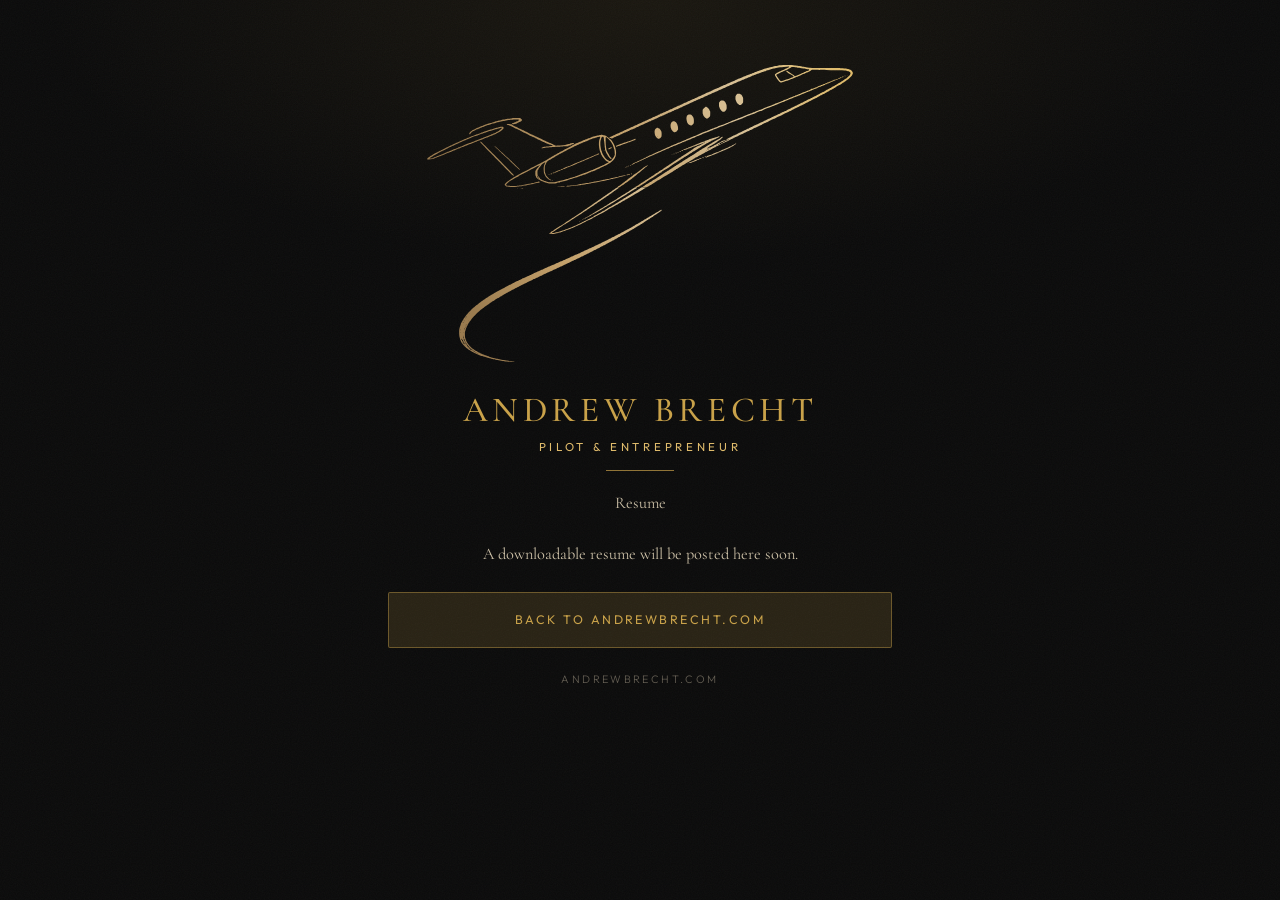
==== resume/index.html @ 9e3e547d "Show bio, contact details, and a resume page on the public site. Puts the bio, call, email, LinkedIn" ====
<!DOCTYPE html>
<html lang="en">
<head>
  <meta charset="utf-8">
  <meta name="viewport" content="width=device-width, initial-scale=1, viewport-fit=cover">
  <meta name="theme-color" content="#0b0b0b">
  <meta name="color-scheme" content="dark">
  <meta name="description" content="Resume of Andrew Brecht, Pilot &amp; Entrepreneur. Embry-Riddle Aeronautical University Prescott.">
  <title>Resume · Andrew Brecht · Pilot &amp; Entrepreneur</title>
  <link rel="canonical" href="https://andrewbrecht.com/resume/">
  <link rel="stylesheet" href="/styles.css">
</head>
<body>
  <main class="page">
    <picture class="mark">
      <source type="image/svg+xml" srcset="/logo-jet-tarmac.svg">
      <img src="/logo-jet-tarmac.png" width="800" height="566" alt="Business jet with a contrail">
    </picture>

    <header class="identity">
      <h1 class="name">Andrew Brecht</h1>
      <p class="title">Pilot &amp; Entrepreneur</p>
      <hr class="rule">
    </header>

    <p class="bio">Resume</p>
    <p class="bio">A downloadable resume will be posted here soon.</p>

    <ul class="actions">
      <li>
        <a class="btn" href="/">Back to andrewbrecht.com</a>
      </li>
    </ul>

    <p class="site-foot">andrewbrecht.com</p>
  </main>
</body>
</html>
---- styles.css ----
/* Andrew Brecht — personal contact page
   Matte black + metallic gold, to match the metal business card. */

:root {
  --black: #0b0b0b;
  --black-soft: #141414;
  --gold: #c9a24a;
  --gold-bright: #e0bc6c;
  --gold-dim: rgba(201, 162, 74, 0.42);
  --gold-faint: rgba(201, 162, 74, 0.16);
  --cream: #efe6d4;
  --cream-dim: #cbbfa6;
  --ink: #1a150c;
  --serif: "Cormorant Garamond", "EB Garamond", "Palatino Linotype", Palatino, "Times New Roman", serif;
  --sans: "Outfit", "Helvetica Neue", Helvetica, Arial, sans-serif;
}

@font-face {
  font-family: "Cormorant Garamond";
  src: url("CormorantGaramond-VariableFont_wght.ttf") format("truetype");
  font-weight: 300 700;
  font-style: normal;
  font-display: swap;
}

@font-face {
  font-family: "Outfit";
  src: url("Outfit-VariableFont_wght.ttf") format("truetype");
  font-weight: 300 700;
  font-style: normal;
  font-display: swap;
}

*,
*::before,
*::after {
  box-sizing: border-box;
  margin: 0;
  padding: 0;
}

html {
  background: var(--black);
  color: var(--cream);
  -webkit-text-size-adjust: 100%;
  text-size-adjust: 100%;
}

body {
  min-height: 100dvh;
  font-family: var(--sans);
  font-weight: 300;
  background:
    radial-gradient(ellipse 80% 50% at 50% 0%, #1a1710 0%, var(--black) 58%),
    var(--black);
  color: var(--cream);
}

/* Subtle film grain so the black feels like a matte metal card, not a flat screen. */
body::before {
  content: "";
  position: fixed;
  inset: 0;
  pointer-events: none;
  z-index: 1;
  opacity: 0.045;
  background-image: url("data:image/svg+xml,%3Csvg xmlns='http://www.w3.org/2000/svg' width='180' height='180'%3E%3Cfilter id='n'%3E%3CfeTurbulence type='fractalNoise' baseFrequency='.85' numOctaves='4' stitchTiles='stitch'/%3E%3C/filter%3E%3Crect width='180' height='180' filter='url(%23n)' opacity='.9'/%3E%3C/svg%3E");
  background-size: 180px 180px;
}

.page {
  position: relative;
  z-index: 2;
  min-height: 100dvh;
  display: flex;
  flex-direction: column;
  align-items: center;
  justify-content: flex-start;
  width: 100%;
  max-width: 440px;
  margin: 0 auto;
  padding: max(1.75rem, env(safe-area-inset-top)) 1.4rem max(1.75rem, env(safe-area-inset-bottom));
}

.mark {
  width: min(100%, 340px);
  height: auto;
  display: block;
  margin: 0.15rem auto 1.15rem;
}

.mark img {
  width: 100%;
  height: auto;
  display: block;
}

.portrait {
  width: 7.75rem;
  aspect-ratio: 1;
  margin: 0.15rem auto 1.45rem;
  padding: 4px;
  border: 1px solid var(--gold);
  border-radius: 50%;
  background: transparent;
}

.portrait picture {
  display: block;
  width: 100%;
  height: 100%;
  border-radius: 50%;
}

.portrait img {
  width: 100%;
  height: 100%;
  object-fit: cover;
  object-position: center;
  border-radius: 50%;
  display: block;
  background: #161411;
}

.identity {
  text-align: center;
  margin-bottom: 1.25rem;
}

.name {
  font-family: var(--serif);
  font-weight: 500;
  font-size: clamp(1.7rem, 7.3vw, 2.2rem);
  letter-spacing: 0.13em;
  line-height: 1.05;
  color: var(--gold);
  text-transform: uppercase;
  font-variation-settings: "wght" 500;
  white-space: nowrap;
}

@media (max-width: 340px) {
  .name {
    white-space: normal;
    font-size: clamp(1.85rem, 11vw, 2.2rem);
    letter-spacing: 0.14em;
  }
}

.title {
  margin-top: 0.62rem;
  font-family: var(--sans);
  font-weight: 400;
  font-size: 0.72rem;
  letter-spacing: 0.32em;
  text-transform: uppercase;
  color: var(--gold-bright);
}

.rule {
  display: block;
  width: 4.25rem;
  height: 1px;
  margin: 1.05rem auto 0;
  background: var(--gold);
  opacity: 0.7;
  border: 0;
}

.bio {
  text-align: center;
  font-family: var(--serif);
  font-weight: 400;
  font-size: 1.02rem;
  line-height: 1.55;
  color: var(--cream-dim);
  max-width: 22.5rem;
  margin: 0 auto 1.55rem;
  font-variation-settings: "wght" 400;
}

.actions {
  list-style: none;
  width: 100%;
  display: flex;
  flex-direction: column;
  gap: 0.7rem;
}

.btn {
  display: flex;
  align-items: center;
  justify-content: center;
  gap: 0.7rem;
  width: 100%;
  min-height: 3.5rem;
  padding: 0.85rem 1rem;
  border: 1px solid var(--gold-dim);
  background: var(--gold-faint);
  color: var(--gold);
  text-decoration: none;
  font-family: var(--sans);
  font-weight: 400;
  font-size: 0.78rem;
  letter-spacing: 0.2em;
  text-transform: uppercase;
  border-radius: 2px;
  transition: background 0.2s ease, border-color 0.2s ease, color 0.2s ease;
  -webkit-tap-highlight-color: rgba(201, 162, 74, 0.2);
}

.btn svg {
  width: 1.05rem;
  height: 1.05rem;
  flex-shrink: 0;
  stroke: currentColor;
  fill: none;
  stroke-width: 1.6;
  stroke-linecap: round;
  stroke-linejoin: round;
}

.btn:hover,
.btn:focus-visible {
  background: rgba(201, 162, 74, 0.22);
  border-color: var(--gold);
  color: var(--gold-bright);
  outline: none;
}

.btn:active {
  background: rgba(201, 162, 74, 0.3);
}

.btn-primary {
  background: var(--gold);
  border-color: var(--gold);
  color: var(--ink);
  font-weight: 500;
  letter-spacing: 0.18em;
  margin-top: 0.2rem;
}

.btn-primary svg {
  stroke: currentColor;
}

.btn-primary:hover,
.btn-primary:focus-visible {
  background: var(--gold-bright);
  border-color: var(--gold-bright);
  color: var(--ink);
}

.feature {
  width: 100%;
  margin-top: 1.65rem;
}

.feature figure {
  margin: 0;
  overflow: hidden;
  border-radius: 4px;
  border: 1px solid var(--gold-dim);
  background: #161411;
}

.feature picture,
.feature img {
  width: 100%;
  height: auto;
  display: block;
}

.site-foot {
  margin-top: 1.55rem;
  font-family: var(--sans);
  font-weight: 300;
  font-size: 0.68rem;
  letter-spacing: 0.22em;
  text-transform: uppercase;
  color: rgba(203, 191, 166, 0.45);
}

@media (min-width: 600px) {
  .page {
    max-width: 420px;
    padding-top: 2.75rem;
    padding-bottom: 2.75rem;
  }
}

@media (min-width: 900px) {
  .page {
    max-width: 560px;
    padding: 3.5rem 1.75rem 3.25rem;
  }

  .mark {
    width: min(100%, 440px);
    margin-bottom: 1.4rem;
  }

  .portrait {
    width: 9.5rem;
    margin-bottom: 1.7rem;
  }
}
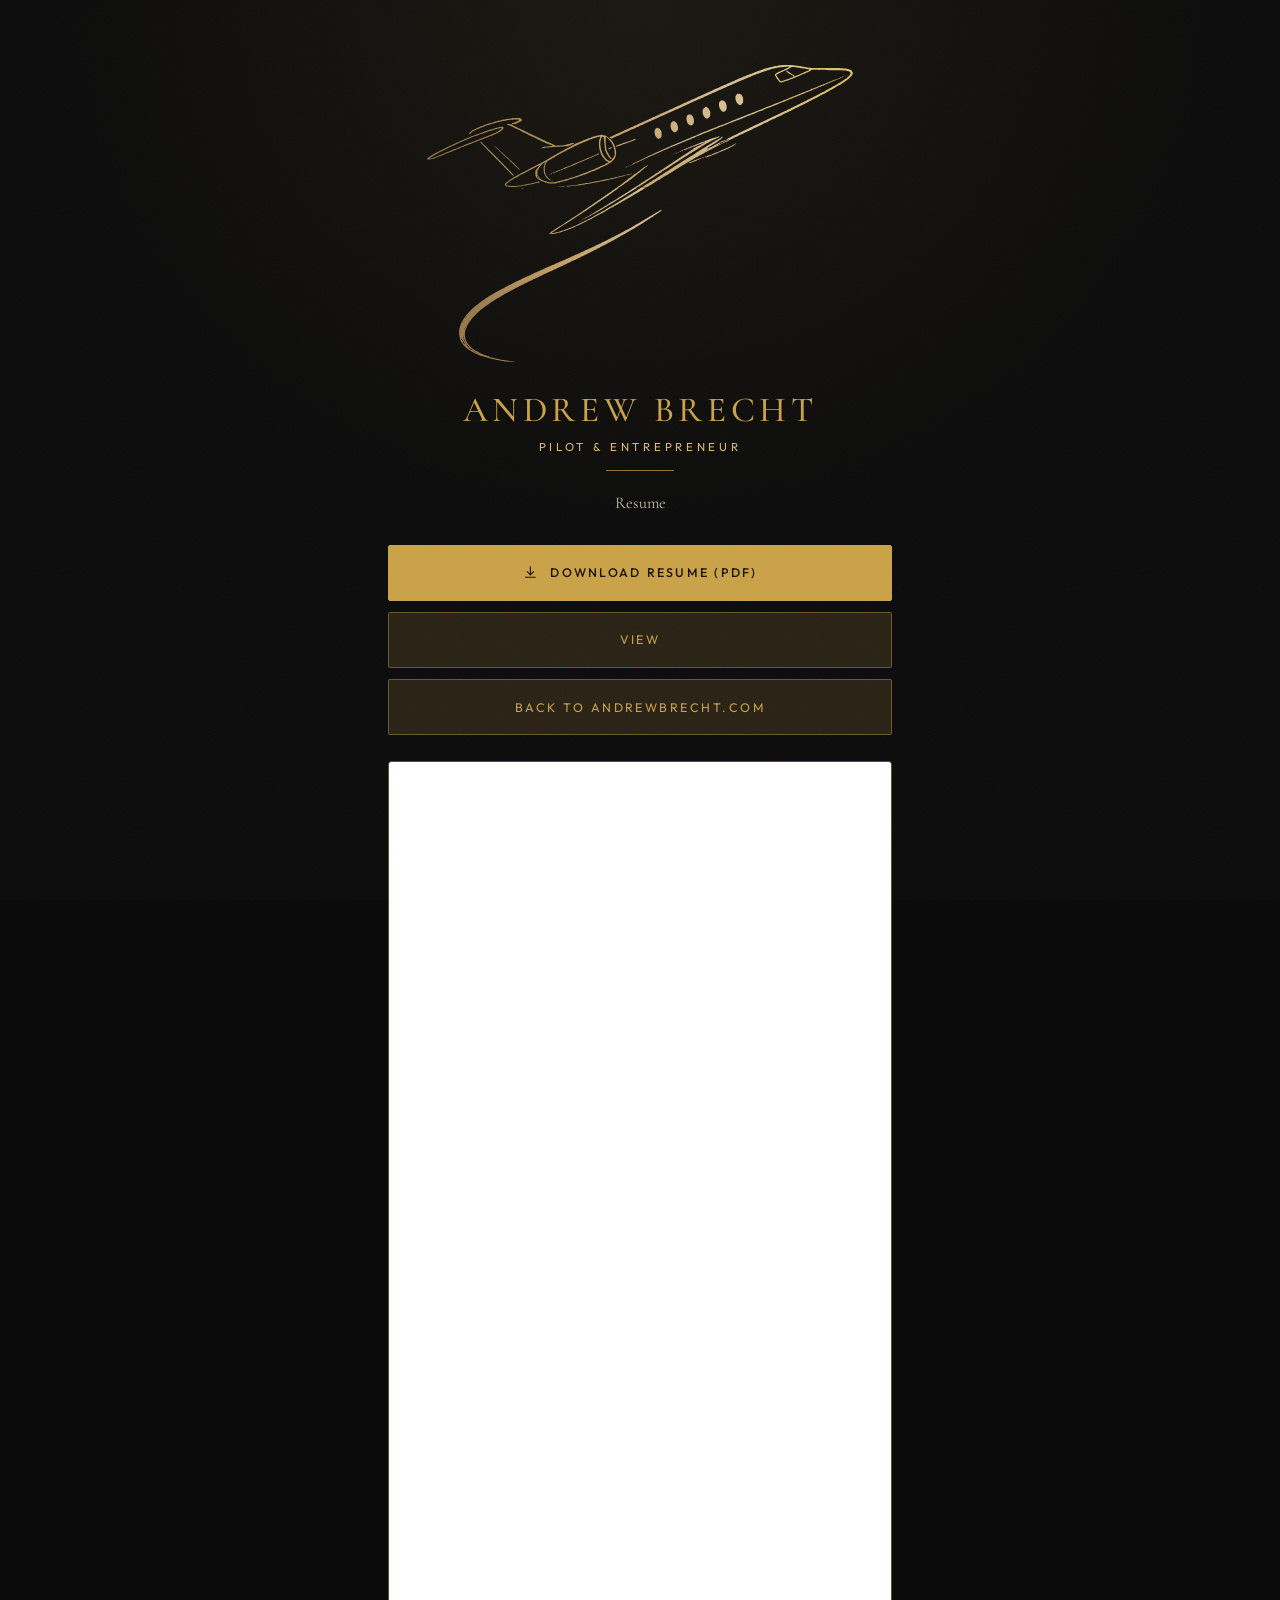
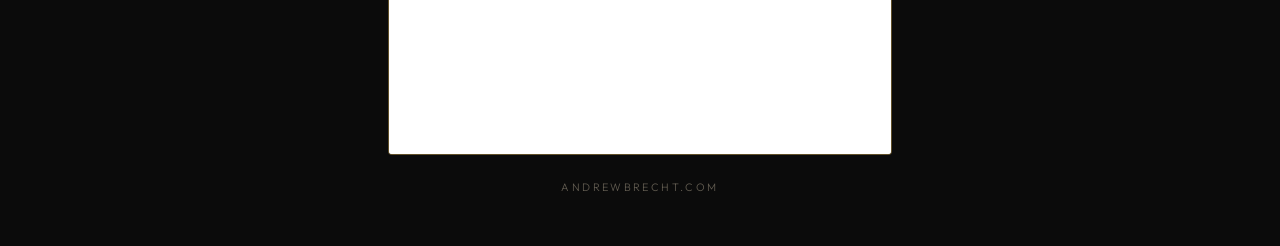
==== commit 8bde430c: "Add the November 18, 2026 resume to the Resume page. Places Andrew-Brecht-Resume.pdf on /resume/ wit" ====
--- a/resume/index.html
+++ b/resume/index.html
@@ -9,6 +9,24 @@
   <title>Resume · Andrew Brecht · Pilot &amp; Entrepreneur</title>
   <link rel="canonical" href="https://andrewbrecht.com/resume/">
   <link rel="stylesheet" href="/styles.css">
+  <style>
+    .resume-preview {
+      width: 100%;
+      margin-top: 1.65rem;
+      overflow: hidden;
+      border-radius: 4px;
+      border: 1px solid rgba(201, 162, 74, 0.42);
+      background: #161411;
+    }
+    .resume-preview object,
+    .resume-preview iframe {
+      width: 100%;
+      height: 62rem;
+      border: 0;
+      display: block;
+      background: #fff;
+    }
+  </style>
 </head>
 <body>
   <main class="page">
@@ -24,14 +42,32 @@
     </header>
 
     <p class="bio">Resume</p>
-    <p class="bio">A downloadable resume will be posted here soon.</p>
 
     <ul class="actions">
+      <li>
+        <a class="btn btn-primary" href="Andrew-Brecht-Resume.pdf" download="Andrew-Brecht-Resume.pdf">
+          <svg viewBox="0 0 24 24" aria-hidden="true">
+            <path d="M12 4v11"/>
+            <path d="m7.5 11 4.5 4.5L16.5 11"/>
+            <path d="M5 19h14"/>
+          </svg>
+          Download resume (PDF)
+        </a>
+      </li>
+      <li>
+        <a class="btn" href="Andrew-Brecht-Resume.pdf" target="_blank" rel="noopener noreferrer">View</a>
+      </li>
       <li>
         <a class="btn" href="/">Back to andrewbrecht.com</a>
       </li>
     </ul>
 
+    <section class="resume-preview" aria-label="Resume preview">
+      <object data="Andrew-Brecht-Resume.pdf" type="application/pdf">
+        <iframe src="Andrew-Brecht-Resume.pdf" title="Andrew Brecht resume"></iframe>
+      </object>
+    </section>
+
     <p class="site-foot">andrewbrecht.com</p>
   </main>
 </body>
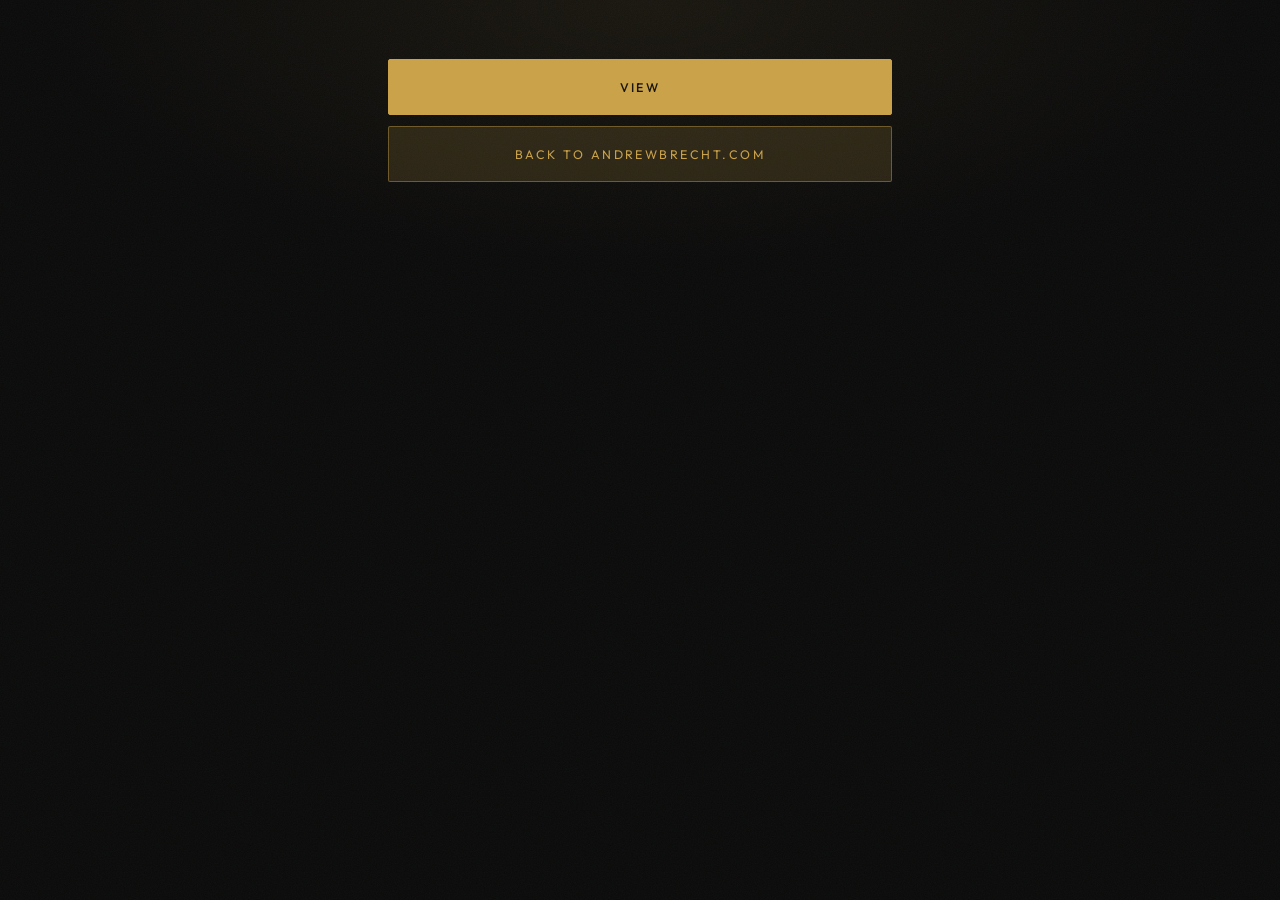
==== commit 52c14b58: "Resume page: only View and Back links" ====
--- a/resume/index.html
+++ b/resume/index.html
@@ -9,66 +9,17 @@
   <title>Resume · Andrew Brecht · Pilot &amp; Entrepreneur</title>
   <link rel="canonical" href="https://andrewbrecht.com/resume/">
   <link rel="stylesheet" href="/styles.css">
-  <style>
-    .resume-preview {
-      width: 100%;
-      margin-top: 1.65rem;
-      overflow: hidden;
-      border-radius: 4px;
-      border: 1px solid rgba(201, 162, 74, 0.42);
-      background: #161411;
-    }
-    .resume-preview object,
-    .resume-preview iframe {
-      width: 100%;
-      height: 62rem;
-      border: 0;
-      display: block;
-      background: #fff;
-    }
-  </style>
 </head>
 <body>
   <main class="page">
-    <picture class="mark">
-      <source type="image/svg+xml" srcset="/logo-jet-tarmac.svg">
-      <img src="/logo-jet-tarmac.png" width="800" height="566" alt="Business jet with a contrail">
-    </picture>
-
-    <header class="identity">
-      <h1 class="name">Andrew Brecht</h1>
-      <p class="title">Pilot &amp; Entrepreneur</p>
-      <hr class="rule">
-    </header>
-
-    <p class="bio">Resume</p>
-
     <ul class="actions">
       <li>
-        <a class="btn btn-primary" href="Andrew-Brecht-Resume.pdf" download="Andrew-Brecht-Resume.pdf">
-          <svg viewBox="0 0 24 24" aria-hidden="true">
-            <path d="M12 4v11"/>
-            <path d="m7.5 11 4.5 4.5L16.5 11"/>
-            <path d="M5 19h14"/>
-          </svg>
-          Download resume (PDF)
-        </a>
-      </li>
-      <li>
-        <a class="btn" href="Andrew-Brecht-Resume.pdf" target="_blank" rel="noopener noreferrer">View</a>
+        <a class="btn btn-primary" href="Andrew-Brecht-Resume.pdf" target="_blank" rel="noopener noreferrer">View</a>
       </li>
       <li>
         <a class="btn" href="/">Back to andrewbrecht.com</a>
       </li>
     </ul>
-
-    <section class="resume-preview" aria-label="Resume preview">
-      <object data="Andrew-Brecht-Resume.pdf" type="application/pdf">
-        <iframe src="Andrew-Brecht-Resume.pdf" title="Andrew Brecht resume"></iframe>
-      </object>
-    </section>
-
-    <p class="site-foot">andrewbrecht.com</p>
   </main>
 </body>
 </html>
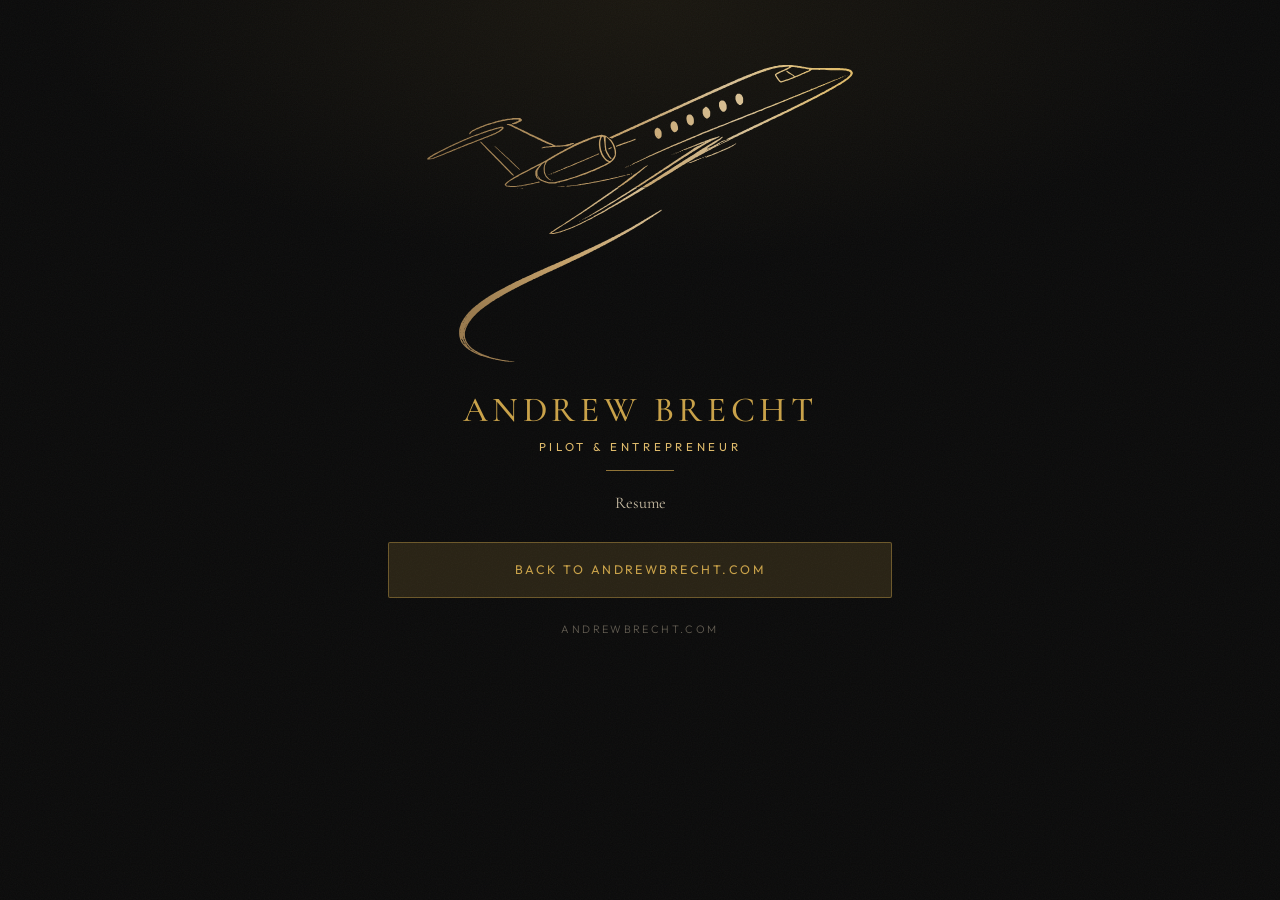
==== commit 860cea6f: "Resume page: restore jet and heading, remove resume view/download" ====
--- a/resume/index.html
+++ b/resume/index.html
@@ -12,14 +12,26 @@
 </head>
 <body>
   <main class="page">
+    <picture class="mark">
+      <source type="image/svg+xml" srcset="/logo-jet-tarmac.svg">
+      <img src="/logo-jet-tarmac.png" width="800" height="566" alt="Business jet with a contrail">
+    </picture>
+
+    <header class="identity">
+      <h1 class="name">Andrew Brecht</h1>
+      <p class="title">Pilot &amp; Entrepreneur</p>
+      <hr class="rule">
+    </header>
+
+    <p class="bio">Resume</p>
+
     <ul class="actions">
-      <li>
-        <a class="btn btn-primary" href="Andrew-Brecht-Resume.pdf" target="_blank" rel="noopener noreferrer">View</a>
-      </li>
       <li>
         <a class="btn" href="/">Back to andrewbrecht.com</a>
       </li>
     </ul>
+
+    <p class="site-foot">andrewbrecht.com</p>
   </main>
 </body>
 </html>
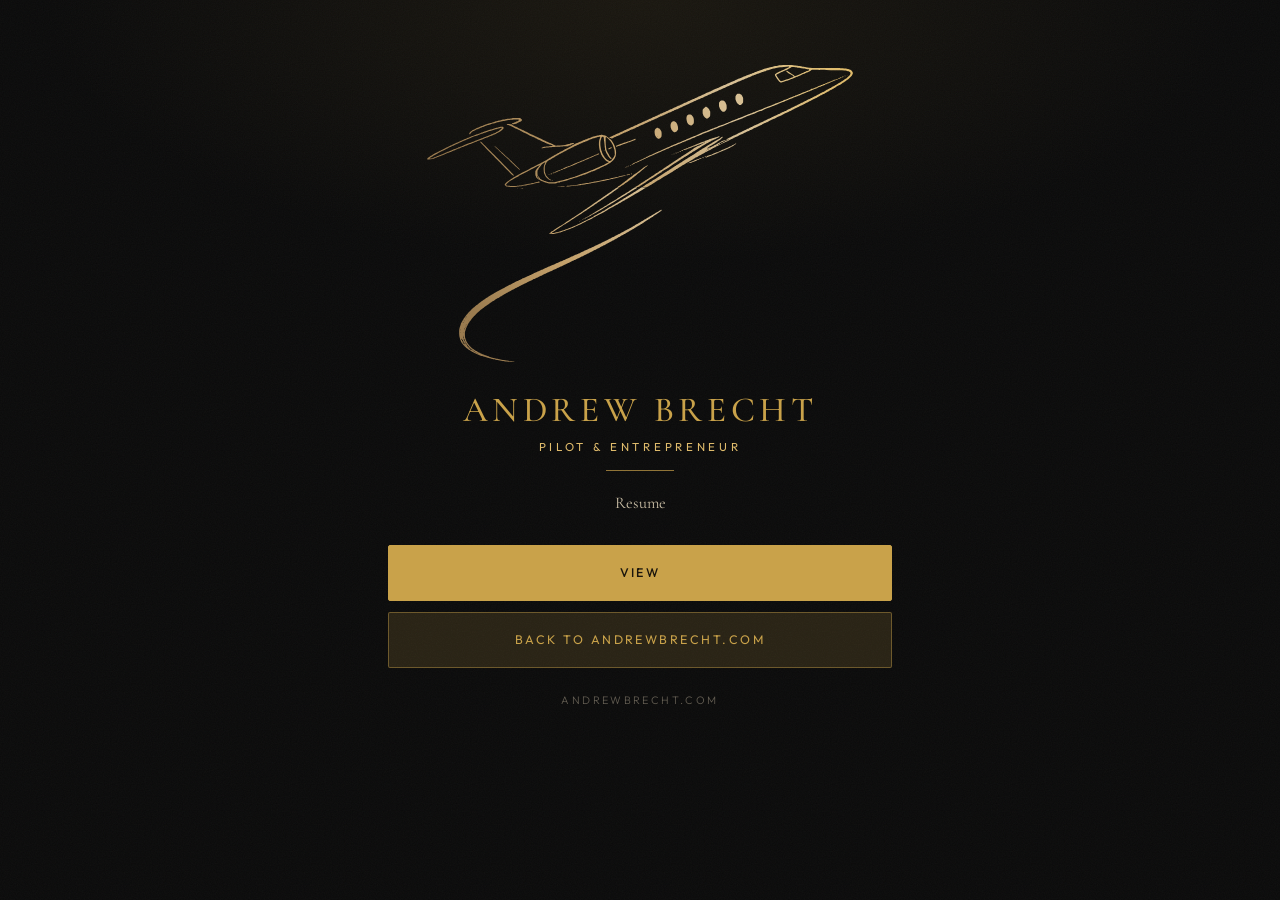
==== commit 5a5b4807: "Resume page: add View button" ====
--- a/resume/index.html
+++ b/resume/index.html
@@ -27,6 +27,9 @@
 
     <ul class="actions">
       <li>
+        <a class="btn btn-primary" href="Andrew-Brecht-Resume.pdf" target="_blank" rel="noopener noreferrer">View</a>
+      </li>
+      <li>
         <a class="btn" href="/">Back to andrewbrecht.com</a>
       </li>
     </ul>
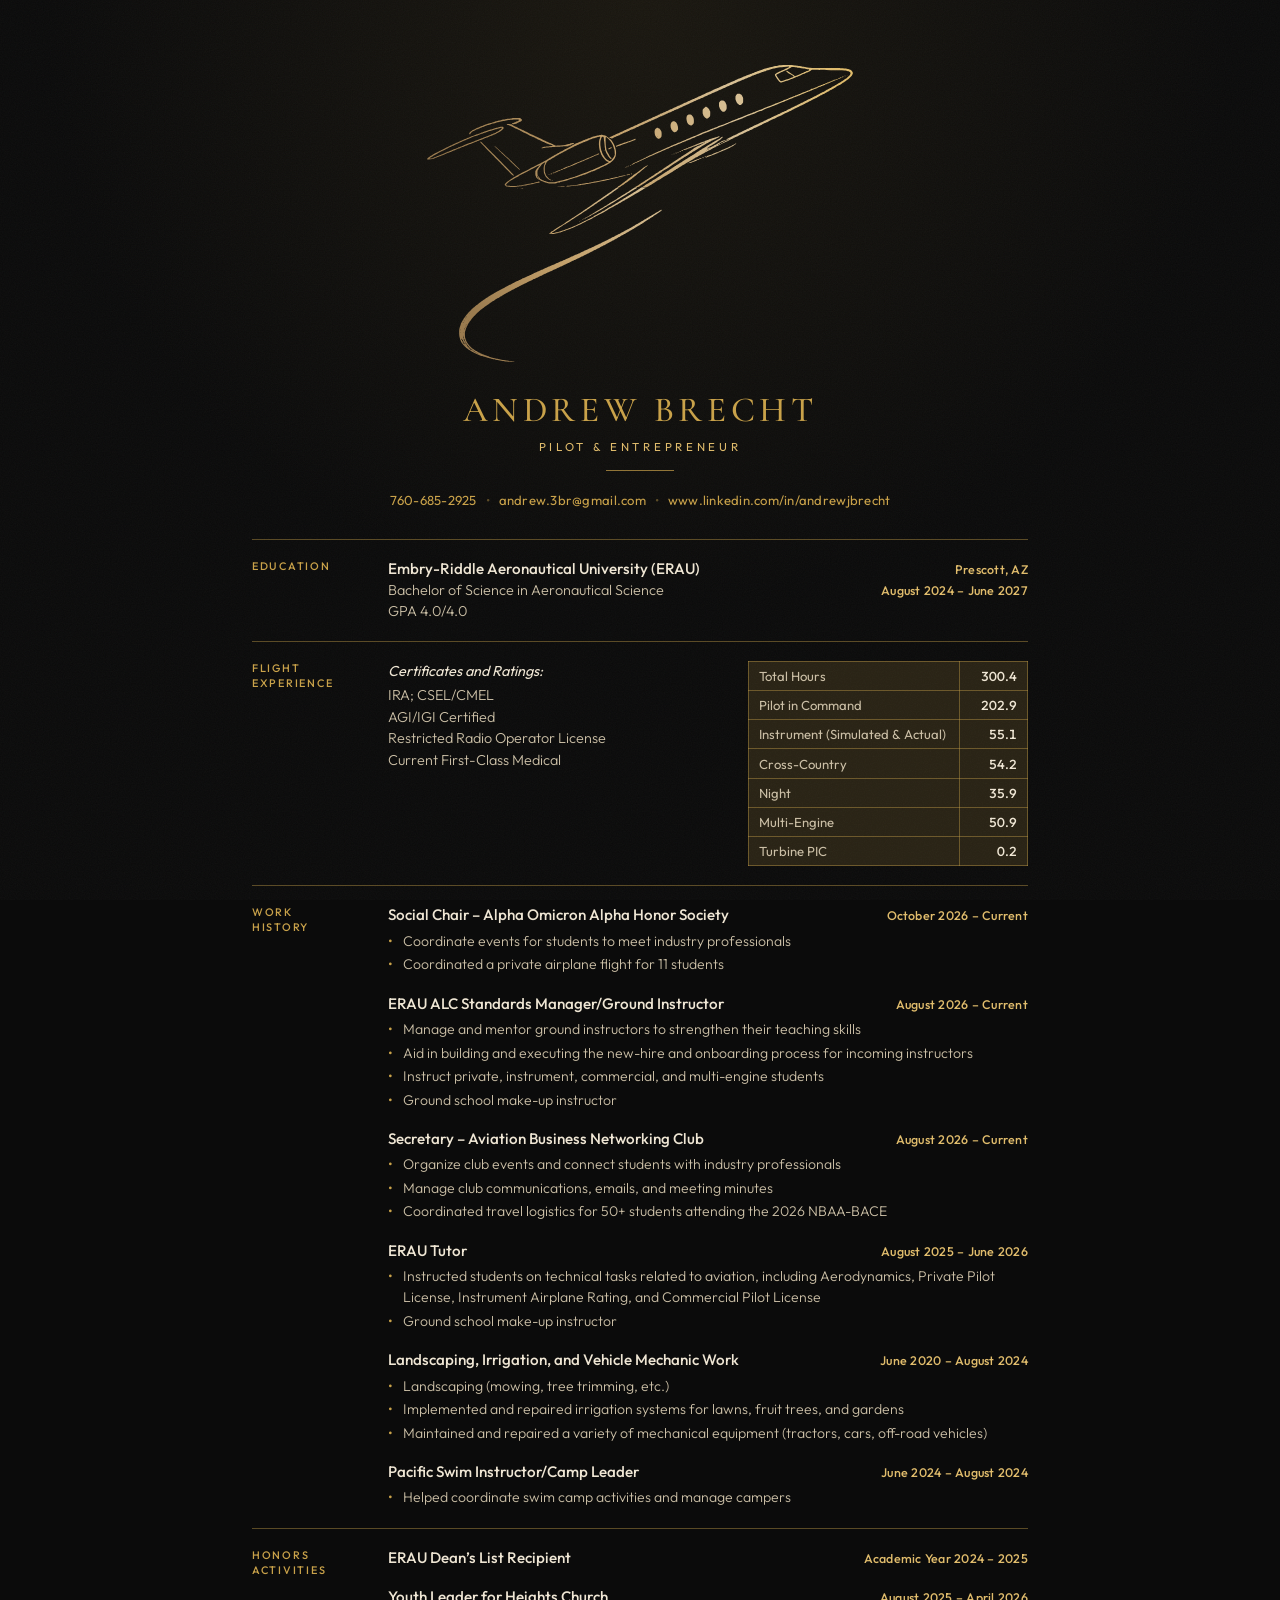
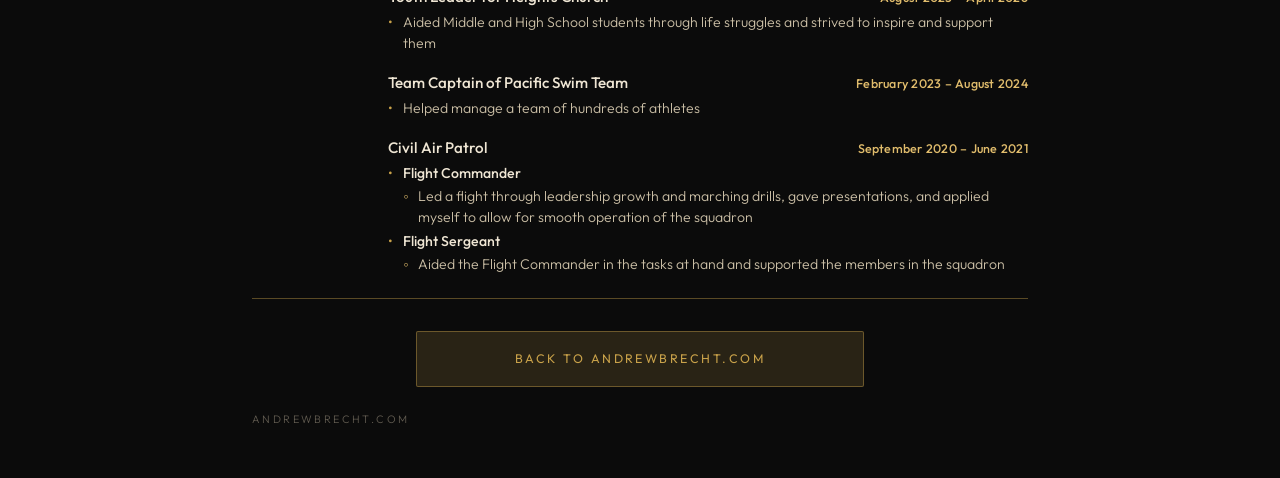
==== commit a959dc0e: "Resume page: show the full resume in place on the first click Replace the intermediate View step wit" ====
--- a/resume/index.html
+++ b/resume/index.html
@@ -11,7 +11,7 @@
   <link rel="stylesheet" href="/styles.css">
 </head>
 <body>
-  <main class="page">
+  <main class="page page-resume">
     <picture class="mark">
       <source type="image/svg+xml" srcset="/logo-jet-tarmac.svg">
       <img src="/logo-jet-tarmac.png" width="800" height="566" alt="Business jet with a contrail">
@@ -23,12 +23,186 @@
       <hr class="rule">
     </header>
 
-    <p class="bio">Resume</p>
+    <article class="resume">
+      <p class="resume-contact">
+        <a href="tel:+17606852925">760-685-2925</a>
+        <span class="resume-dot" aria-hidden="true">•</span>
+        <a href="mailto:andrew.3br@gmail.com">andrew.3br@gmail.com</a>
+        <span class="resume-dot" aria-hidden="true">•</span>
+        <a href="https://www.linkedin.com/in/andrewjbrecht" target="_blank" rel="noopener noreferrer">www.linkedin.com/in/andrewjbrecht</a>
+      </p>
+
+      <section class="resume-section">
+        <h2>Education</h2>
+        <div class="resume-body">
+          <div class="resume-entry">
+            <div class="resume-row">
+              <p class="resume-role">Embry-Riddle Aeronautical University (ERAU)</p>
+              <p class="resume-when">Prescott, AZ</p>
+            </div>
+            <div class="resume-row">
+              <p class="resume-detail">Bachelor of Science in Aeronautical Science</p>
+              <p class="resume-when">August 2024 – June 2027</p>
+            </div>
+            <p class="resume-detail">GPA 4.0/4.0</p>
+          </div>
+        </div>
+      </section>
+
+      <section class="resume-section">
+        <h2 class="resume-heading-stack">Flight <span>Experience</span></h2>
+        <div class="resume-body resume-flight">
+          <div class="resume-certs">
+            <p class="resume-certs-label">Certificates and Ratings:</p>
+            <p>IRA; CSEL/CMEL</p>
+            <p>AGI/IGI Certified</p>
+            <p>Restricted Radio Operator License</p>
+            <p>Current First-Class Medical</p>
+          </div>
+          <table class="resume-hours">
+            <caption class="visually-hidden">Flight hours</caption>
+            <tbody>
+              <tr><th scope="row">Total Hours</th><td>300.4</td></tr>
+              <tr><th scope="row">Pilot in Command</th><td>202.9</td></tr>
+              <tr><th scope="row">Instrument (Simulated &amp; Actual)</th><td>55.1</td></tr>
+              <tr><th scope="row">Cross-Country</th><td>54.2</td></tr>
+              <tr><th scope="row">Night</th><td>35.9</td></tr>
+              <tr><th scope="row">Multi-Engine</th><td>50.9</td></tr>
+              <tr><th scope="row">Turbine PIC</th><td>0.2</td></tr>
+            </tbody>
+          </table>
+        </div>
+      </section>
+
+      <section class="resume-section">
+        <h2 class="resume-heading-stack">Work <span>History</span></h2>
+        <div class="resume-body">
+          <div class="resume-entry">
+            <div class="resume-row">
+              <p class="resume-role">Social Chair – Alpha Omicron Alpha Honor Society</p>
+              <p class="resume-when">October 2026 – Current</p>
+            </div>
+            <ul>
+              <li>Coordinate events for students to meet industry professionals</li>
+              <li>Coordinated a private airplane flight for 11 students</li>
+            </ul>
+          </div>
+
+          <div class="resume-entry">
+            <div class="resume-row">
+              <p class="resume-role">ERAU ALC Standards Manager/Ground Instructor</p>
+              <p class="resume-when">August 2026 – Current</p>
+            </div>
+            <ul>
+              <li>Manage and mentor ground instructors to strengthen their teaching skills</li>
+              <li>Aid in building and executing the new-hire and onboarding process for incoming instructors</li>
+              <li>Instruct private, instrument, commercial, and multi-engine students</li>
+              <li>Ground school make-up instructor</li>
+            </ul>
+          </div>
+
+          <div class="resume-entry">
+            <div class="resume-row">
+              <p class="resume-role">Secretary – Aviation Business Networking Club</p>
+              <p class="resume-when">August 2026 – Current</p>
+            </div>
+            <ul>
+              <li>Organize club events and connect students with industry professionals</li>
+              <li>Manage club communications, emails, and meeting minutes</li>
+              <li>Coordinated travel logistics for 50+ students attending the 2026 NBAA-BACE</li>
+            </ul>
+          </div>
+
+          <div class="resume-entry">
+            <div class="resume-row">
+              <p class="resume-role">ERAU Tutor</p>
+              <p class="resume-when">August 2025 – June 2026</p>
+            </div>
+            <ul>
+              <li>Instructed students on technical tasks related to aviation, including Aerodynamics, Private Pilot License, Instrument Airplane Rating, and Commercial Pilot License</li>
+              <li>Ground school make-up instructor</li>
+            </ul>
+          </div>
+
+          <div class="resume-entry">
+            <div class="resume-row">
+              <p class="resume-role">Landscaping, Irrigation, and Vehicle Mechanic Work</p>
+              <p class="resume-when">June 2020 – August 2024</p>
+            </div>
+            <ul>
+              <li>Landscaping (mowing, tree trimming, etc.)</li>
+              <li>Implemented and repaired irrigation systems for lawns, fruit trees, and gardens</li>
+              <li>Maintained and repaired a variety of mechanical equipment (tractors, cars, off-road vehicles)</li>
+            </ul>
+          </div>
+
+          <div class="resume-entry">
+            <div class="resume-row">
+              <p class="resume-role">Pacific Swim Instructor/Camp Leader</p>
+              <p class="resume-when">June 2024 – August 2024</p>
+            </div>
+            <ul>
+              <li>Helped coordinate swim camp activities and manage campers</li>
+            </ul>
+          </div>
+        </div>
+      </section>
+
+      <section class="resume-section">
+        <h2 class="resume-heading-stack resume-heading-honors">Honors <span>Activities</span></h2>
+        <div class="resume-body">
+          <div class="resume-entry">
+            <div class="resume-row">
+              <p class="resume-role">ERAU Dean’s List Recipient</p>
+              <p class="resume-when">Academic Year 2024 – 2025</p>
+            </div>
+          </div>
+
+          <div class="resume-entry">
+            <div class="resume-row">
+              <p class="resume-role">Youth Leader for Heights Church</p>
+              <p class="resume-when">August 2025 – April 2026</p>
+            </div>
+            <ul>
+              <li>Aided Middle and High School students through life struggles and strived to inspire and support them</li>
+            </ul>
+          </div>
+
+          <div class="resume-entry">
+            <div class="resume-row">
+              <p class="resume-role">Team Captain of Pacific Swim Team</p>
+              <p class="resume-when">February 2023 – August 2024</p>
+            </div>
+            <ul>
+              <li>Helped manage a team of hundreds of athletes</li>
+            </ul>
+          </div>
+
+          <div class="resume-entry">
+            <div class="resume-row">
+              <p class="resume-role">Civil Air Patrol</p>
+              <p class="resume-when">September 2020 – June 2021</p>
+            </div>
+            <ul>
+              <li>
+                <span class="resume-subrole">Flight Commander</span>
+                <ul>
+                  <li>Led a flight through leadership growth and marching drills, gave presentations, and applied myself to allow for smooth operation of the squadron</li>
+                </ul>
+              </li>
+              <li>
+                <span class="resume-subrole">Flight Sergeant</span>
+                <ul>
+                  <li>Aided the Flight Commander in the tasks at hand and supported the members in the squadron</li>
+                </ul>
+              </li>
+            </ul>
+          </div>
+        </div>
+      </section>
+    </article>
 
     <ul class="actions">
-      <li>
-        <a class="btn btn-primary" href="Andrew-Brecht-Resume.pdf" target="_blank" rel="noopener noreferrer">View</a>
-      </li>
       <li>
         <a class="btn" href="/">Back to andrewbrecht.com</a>
       </li>
--- a/styles.css
+++ b/styles.css
@@ -306,3 +306,283 @@
     margin-bottom: 1.7rem;
   }
 }
+
+/* Resume page — in-page resume, same dark/gold language as the contact page. */
+.visually-hidden {
+  position: absolute;
+  width: 1px;
+  height: 1px;
+  padding: 0;
+  margin: -1px;
+  overflow: hidden;
+  clip: rect(0, 0, 0, 0);
+  white-space: nowrap;
+  border: 0;
+}
+
+.page.page-resume {
+  max-width: 44rem;
+  align-items: stretch;
+}
+
+.page-resume .mark {
+  margin-left: auto;
+  margin-right: auto;
+}
+
+.page-resume .actions {
+  max-width: 28rem;
+  margin-inline: auto;
+}
+
+.resume {
+  width: 100%;
+  margin: 0 0 2rem;
+}
+
+.resume-contact {
+  display: flex;
+  flex-wrap: wrap;
+  justify-content: center;
+  align-items: center;
+  gap: 0.35rem 0.55rem;
+  text-align: center;
+  font-family: var(--sans);
+  font-weight: 400;
+  font-size: 0.82rem;
+  letter-spacing: 0.02em;
+  line-height: 1.5;
+  color: var(--cream-dim);
+  margin: 0 0 1.75rem;
+}
+
+.resume-contact a {
+  color: var(--gold);
+  text-decoration: none;
+  overflow-wrap: anywhere;
+}
+
+.resume-contact a:hover,
+.resume-contact a:focus-visible {
+  color: var(--gold-bright);
+  outline: none;
+}
+
+.resume-dot {
+  color: var(--gold-dim);
+}
+
+.resume-section {
+  display: grid;
+  grid-template-columns: 7.25rem minmax(0, 1fr);
+  gap: 0.35rem 1.25rem;
+  padding: 1.2rem 0;
+  border-top: 1px solid var(--gold-dim);
+}
+
+.resume-section:last-child {
+  border-bottom: 1px solid var(--gold-dim);
+  padding-bottom: 1.4rem;
+}
+
+.resume-section h2 {
+  font-family: var(--sans);
+  font-weight: 500;
+  font-size: 0.68rem;
+  letter-spacing: 0.16em;
+  line-height: 1.35;
+  text-transform: uppercase;
+  color: var(--gold);
+}
+
+.resume-heading-stack span {
+  display: block;
+}
+
+.resume-heading-stack.resume-heading-honors span::before {
+  content: none;
+}
+
+.resume-body {
+  min-width: 0;
+}
+
+.resume-entry + .resume-entry {
+  margin-top: 1.15rem;
+}
+
+.resume-row {
+  display: flex;
+  justify-content: space-between;
+  align-items: baseline;
+  gap: 0.75rem 1.25rem;
+}
+
+.resume-role {
+  font-family: var(--sans);
+  font-weight: 500;
+  font-size: 0.95rem;
+  line-height: 1.35;
+  color: var(--cream);
+}
+
+.resume-detail {
+  font-family: var(--sans);
+  font-weight: 300;
+  font-size: 0.9rem;
+  line-height: 1.45;
+  color: var(--cream-dim);
+}
+
+.resume-when {
+  flex-shrink: 0;
+  text-align: right;
+  font-family: var(--sans);
+  font-weight: 500;
+  font-size: 0.78rem;
+  letter-spacing: 0.02em;
+  line-height: 1.35;
+  color: var(--gold-bright);
+  white-space: nowrap;
+}
+
+.resume-entry ul {
+  list-style: none;
+  margin-top: 0.3rem;
+}
+
+.resume-entry li {
+  position: relative;
+  padding-left: 0.95rem;
+  font-family: var(--sans);
+  font-weight: 300;
+  font-size: 0.88rem;
+  line-height: 1.5;
+  color: var(--cream-dim);
+}
+
+.resume-entry li + li {
+  margin-top: 0.15rem;
+}
+
+.resume-entry li::before {
+  content: "•";
+  position: absolute;
+  left: 0;
+  color: var(--gold);
+  font-weight: 400;
+}
+
+.resume-subrole {
+  font-weight: 500;
+  color: var(--cream);
+}
+
+.resume-entry li ul {
+  margin-top: 0.15rem;
+}
+
+.resume-entry li li {
+  padding-left: 0.9rem;
+}
+
+.resume-entry li li::before {
+  content: "◦";
+  color: var(--gold-bright);
+}
+
+.resume-flight {
+  display: grid;
+  grid-template-columns: minmax(0, 1fr) minmax(14.5rem, 17.5rem);
+  gap: 1rem 1.5rem;
+  align-items: start;
+}
+
+.resume-certs {
+  font-family: var(--sans);
+  font-weight: 300;
+  font-size: 0.9rem;
+  line-height: 1.5;
+  color: var(--cream-dim);
+}
+
+.resume-certs-label {
+  font-style: italic;
+  font-weight: 400;
+  color: var(--cream);
+  margin-bottom: 0.15rem;
+}
+
+.resume-hours {
+  width: 100%;
+  border-collapse: collapse;
+  font-family: var(--sans);
+  font-size: 0.82rem;
+  color: var(--cream);
+  background: var(--gold-faint);
+}
+
+.resume-hours th,
+.resume-hours td {
+  padding: 0.38rem 0.65rem;
+  border: 1px solid var(--gold-dim);
+  text-align: left;
+  font-weight: 300;
+}
+
+.resume-hours th {
+  font-weight: 400;
+  color: var(--cream-dim);
+}
+
+.resume-hours td {
+  width: 4.25rem;
+  text-align: right;
+  font-weight: 500;
+  font-variant-numeric: tabular-nums;
+  color: var(--cream);
+}
+
+@media (max-width: 700px) {
+  .page.page-resume {
+    max-width: 44rem;
+  }
+
+  .resume-section {
+    grid-template-columns: 1fr;
+    gap: 0.55rem;
+    padding: 1.15rem 0;
+  }
+
+  .resume-heading-stack span {
+    display: inline;
+  }
+
+  .resume-heading-stack.resume-heading-honors span::before {
+    content: "& ";
+  }
+
+  .resume-flight {
+    grid-template-columns: 1fr;
+  }
+
+  .resume-row {
+    flex-direction: column;
+    align-items: flex-start;
+    gap: 0.15rem;
+  }
+
+  .resume-when {
+    text-align: left;
+    white-space: normal;
+    font-weight: 400;
+    color: var(--gold);
+  }
+}
+
+@media (min-width: 900px) {
+  .page.page-resume {
+    max-width: 52rem;
+    padding: 3.5rem 1.75rem 3.25rem;
+  }
+}
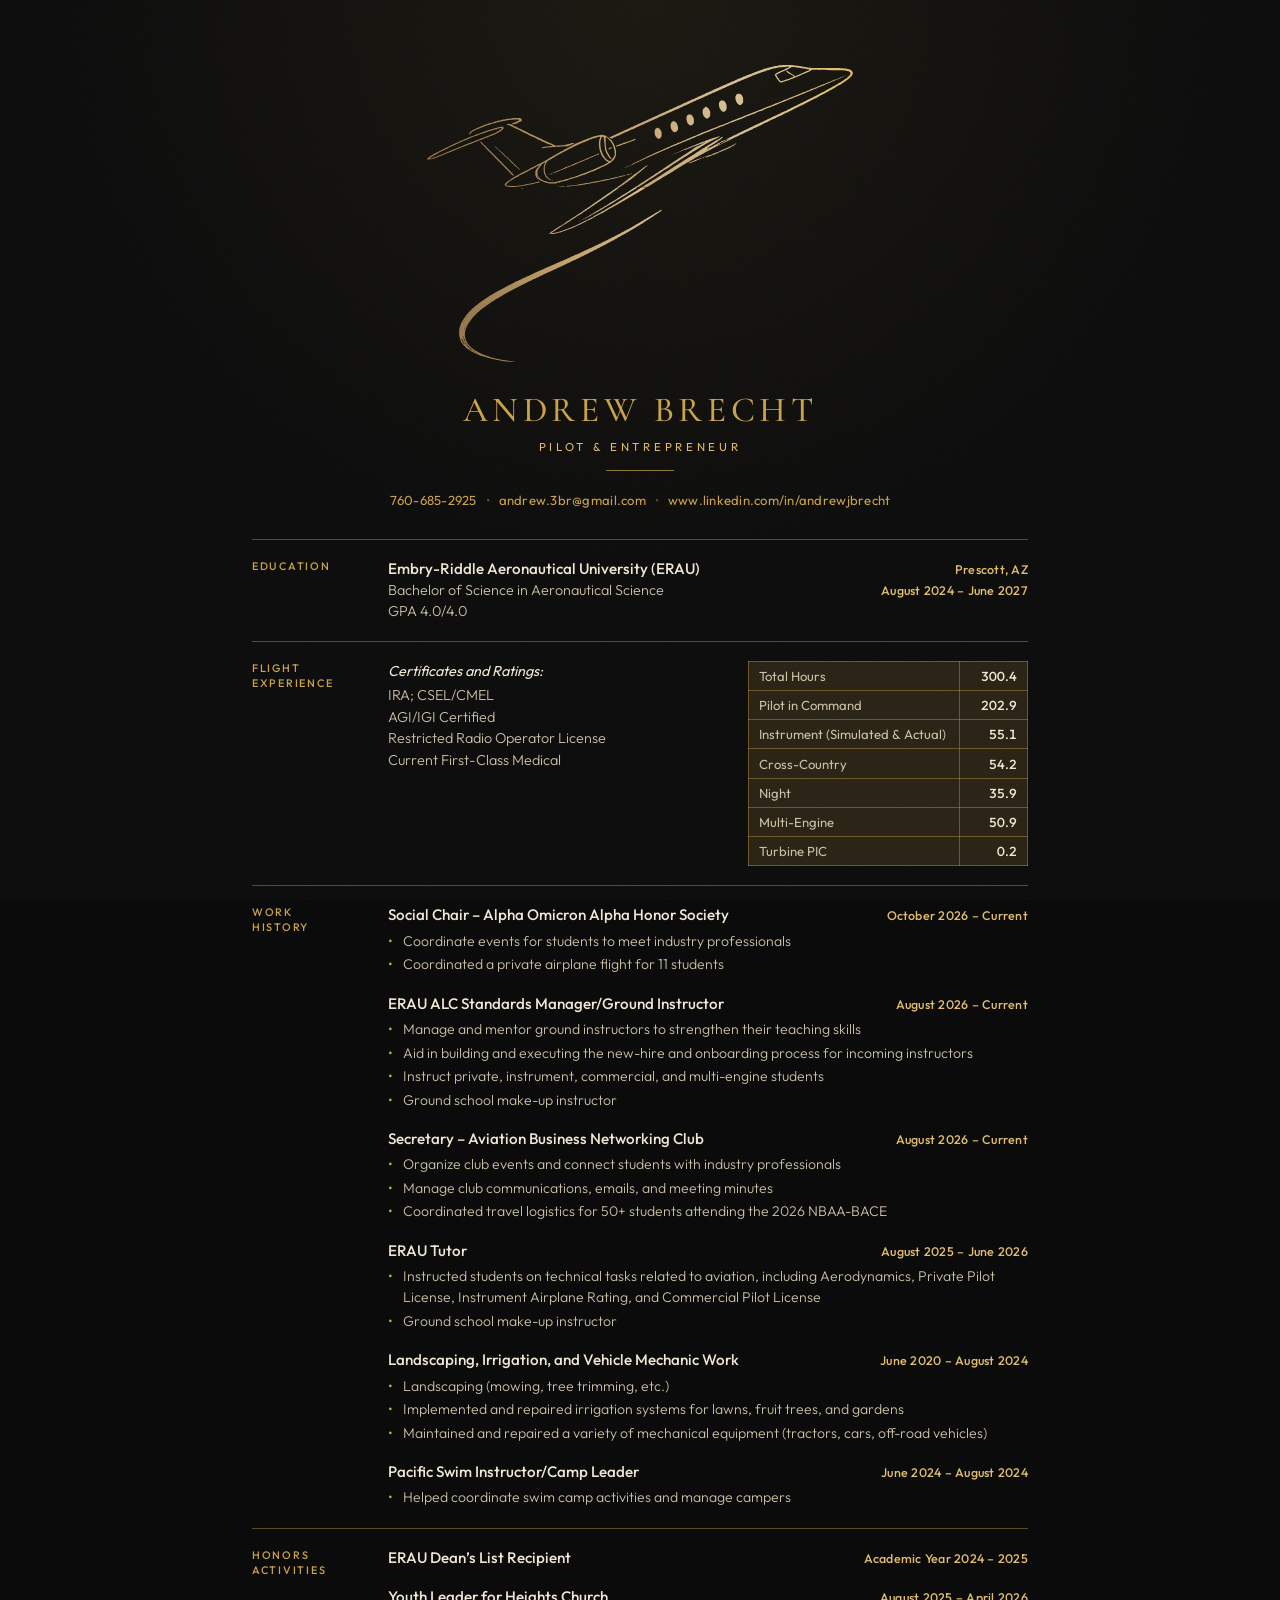
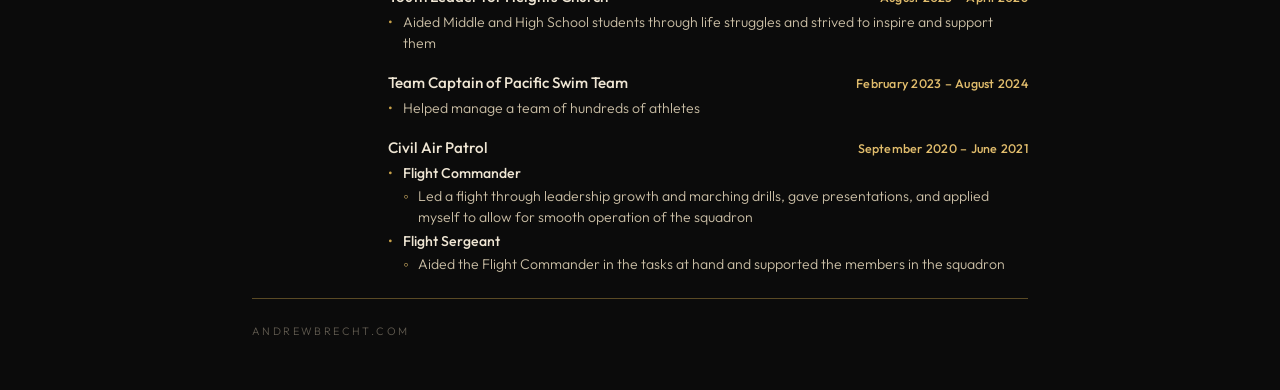
==== commit f6db2003: "Resume page: remove the Back to andrewbrecht.com button The resume is now the page itself, so the ex" ====
--- a/resume/index.html
+++ b/resume/index.html
@@ -202,12 +202,6 @@
       </section>
     </article>
 
-    <ul class="actions">
-      <li>
-        <a class="btn" href="/">Back to andrewbrecht.com</a>
-      </li>
-    </ul>
-
     <p class="site-foot">andrewbrecht.com</p>
   </main>
 </body>
--- a/styles.css
+++ b/styles.css
@@ -329,15 +329,9 @@
   margin-left: auto;
   margin-right: auto;
 }
-
-.page-resume .actions {
-  max-width: 28rem;
-  margin-inline: auto;
-}
-
 .resume {
   width: 100%;
-  margin: 0 0 2rem;
+  margin: 0;
 }
 
 .resume-contact {
